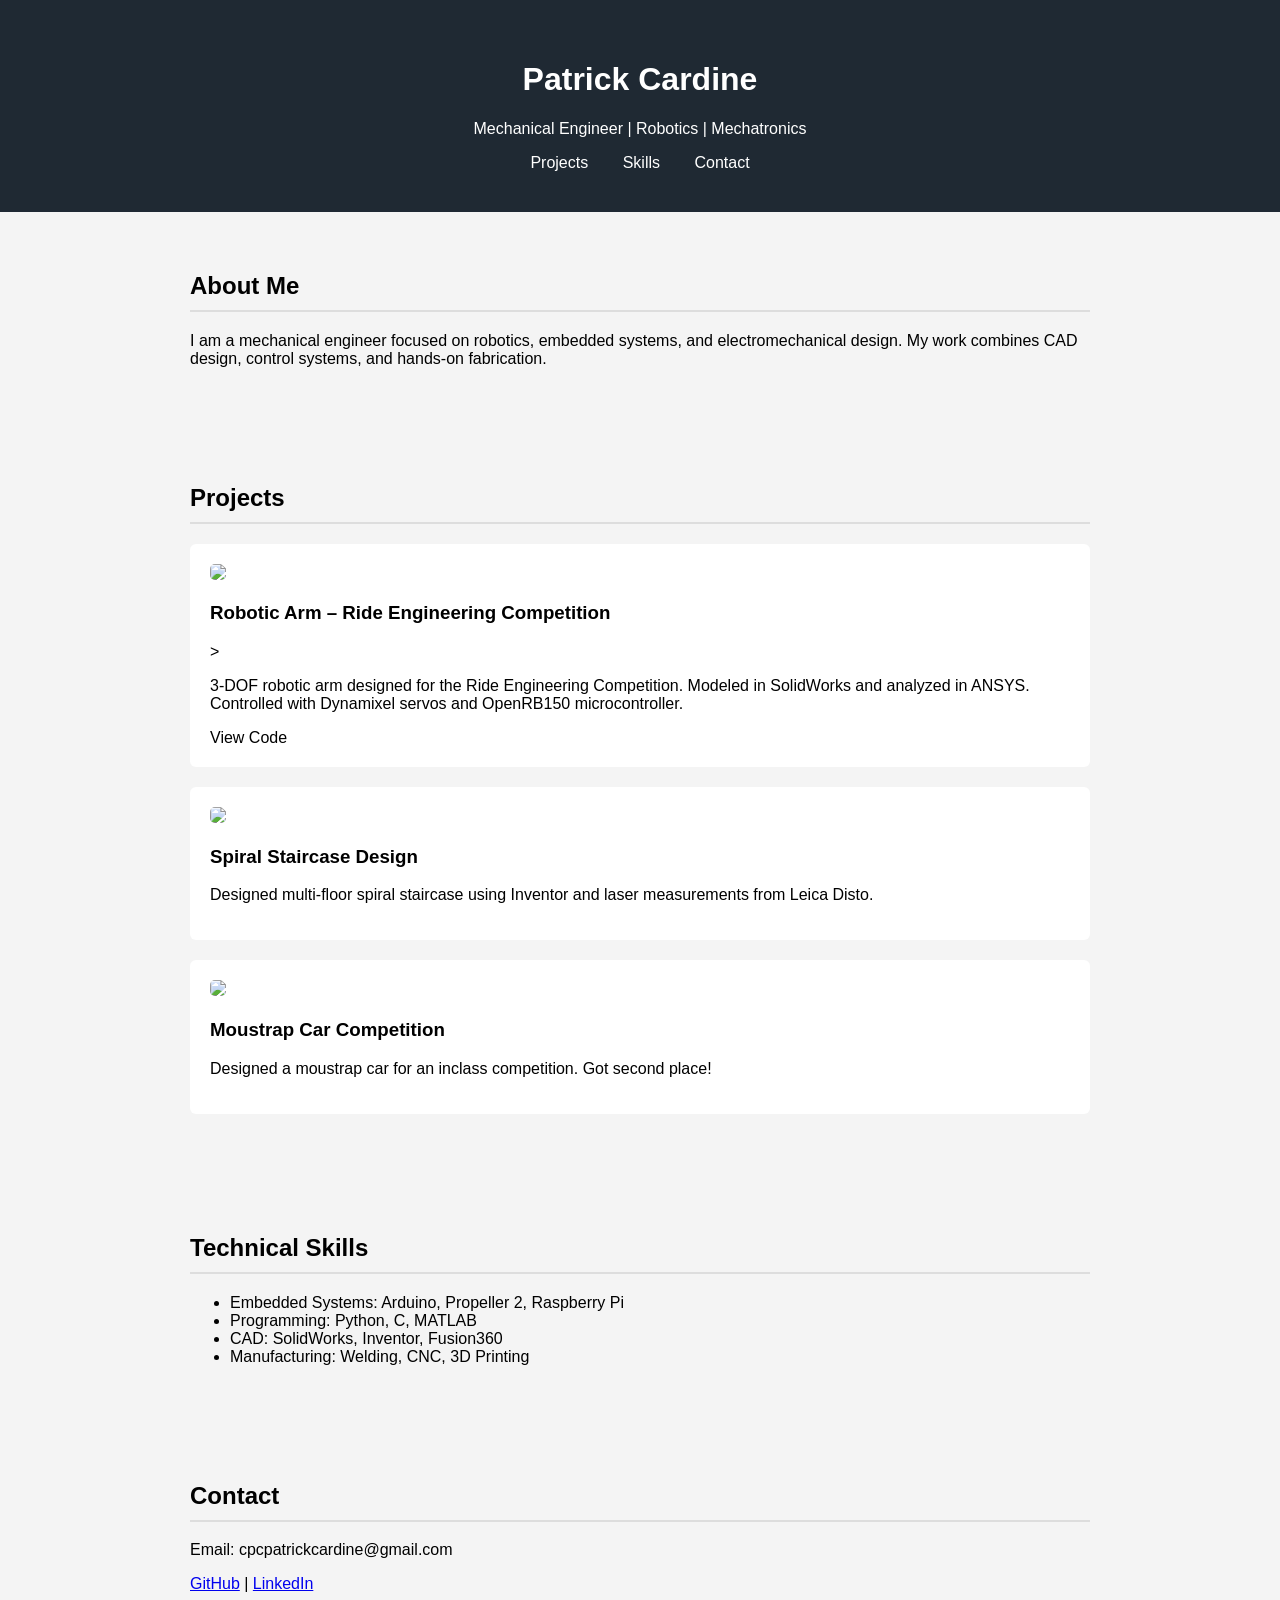
==== index.html @ 2e18ec39 "Added project buttons for other projects updated images" ====
<!DOCTYPE html>
<html lang="en">
<head>
    <meta charset="UTF-8">
    <title>Patrick Cardine | Robotics Portfolio</title>
    <link rel="stylesheet" href="style.css">
</head>

<body>

<header>
    <h1>Patrick Cardine</h1>
    <p>Mechanical Engineer | Robotics | Mechatronics</p>

    <nav>
        <a href="#projects">Projects</a>
        <a href="#skills">Skills</a>
        <a href="#contact">Contact</a>
    </nav>
</header>


<section id="about">
    <h2>About Me</h2>
    <p>
        I am a mechanical engineer focused on robotics, embedded systems,
        and electromechanical design. My work combines CAD design,
        control systems, and hands-on fabrication.
    </p>
</section>


<section id="projects">
    <h2>Projects</h2>
    
    <div class="project">
        <a href="projects/robotic_arm/index.html">
            <img src="projects/robotic_arm/images/robotic_arm_1.jpg">
            <h3>Robotic Arm – Ride Engineering Competition</h3>
        </a>>
        <p>
            3-DOF robotic arm designed for the Ride Engineering Competition.
            Modeled in SolidWorks and analyzed in ANSYS.
            Controlled with Dynamixel servos and OpenRB150 microcontroller.
        </p>

        <a href="https://github.com/Patman1731">View Code</a>
    </div>


    <div class="project">
        <a href="projects/bansal_stair/index.html">
            <img src="images/stair_design.jpg">
            <h3>Spiral Staircase Design</h3>
        </a>
        <p>
            Designed multi-floor spiral staircase using Inventor and
            laser measurements from Leica Disto.
        </p>
    </div>

    <div class="project">
        <a href="projects/mousetrap_car/index.html">
            <img src="projects/moustrap_car/images/mousetrap_car_1.jpg">
            <h3>Moustrap Car Competition</h3>
        </a>
        <p>
            Designed a moustrap car for an inclass competition.
            Got second place!
        </p>
    </div>

</section>


<section id="skills">
    <h2>Technical Skills</h2>

    <ul>
        <li>Embedded Systems: Arduino, Propeller 2, Raspberry Pi</li>
        <li>Programming: Python, C, MATLAB</li>
        <li>CAD: SolidWorks, Inventor, Fusion360</li>
        <li>Manufacturing: Welding, CNC, 3D Printing</li>
    </ul>

</section>


<section id="contact">
    <h2>Contact</h2>

    <p>Email: cpcpatrickcardine@gmail.com</p>
    <p>
        <a href="https://github.com/Patman1731">GitHub</a> |
        <a href="https://linkedin.com">LinkedIn</a>
    </p>

</section>


<script src="script.js"></script>

</body>
</html>
---- style.css ----
body {
    font-family: Arial, sans-serif;
    margin: 0;
    background: #f4f4f4;
}

header {
    background: #1f2933;
    color: white;
    padding: 40px;
    text-align: center;
}

nav a {
    color: white;
    margin: 0 15px;
    text-decoration: none;
}

section {
    max-width: 900px;
    margin: auto;
    padding: 40px;
}

.project a {
    text-decoration: none;
    color: inherit;
}

.project:hover {
    transform: scale(1.02);
    transition: 0.2s;
}
.project {
    background: white;
    padding: 20px;
    margin-bottom: 20px;
    border-radius: 6px;
}

.project img {
    width: 50%;
    border-radius: 5px;
}

h2 {
    border-bottom: 2px solid #ddd;
    padding-bottom: 10px;
}
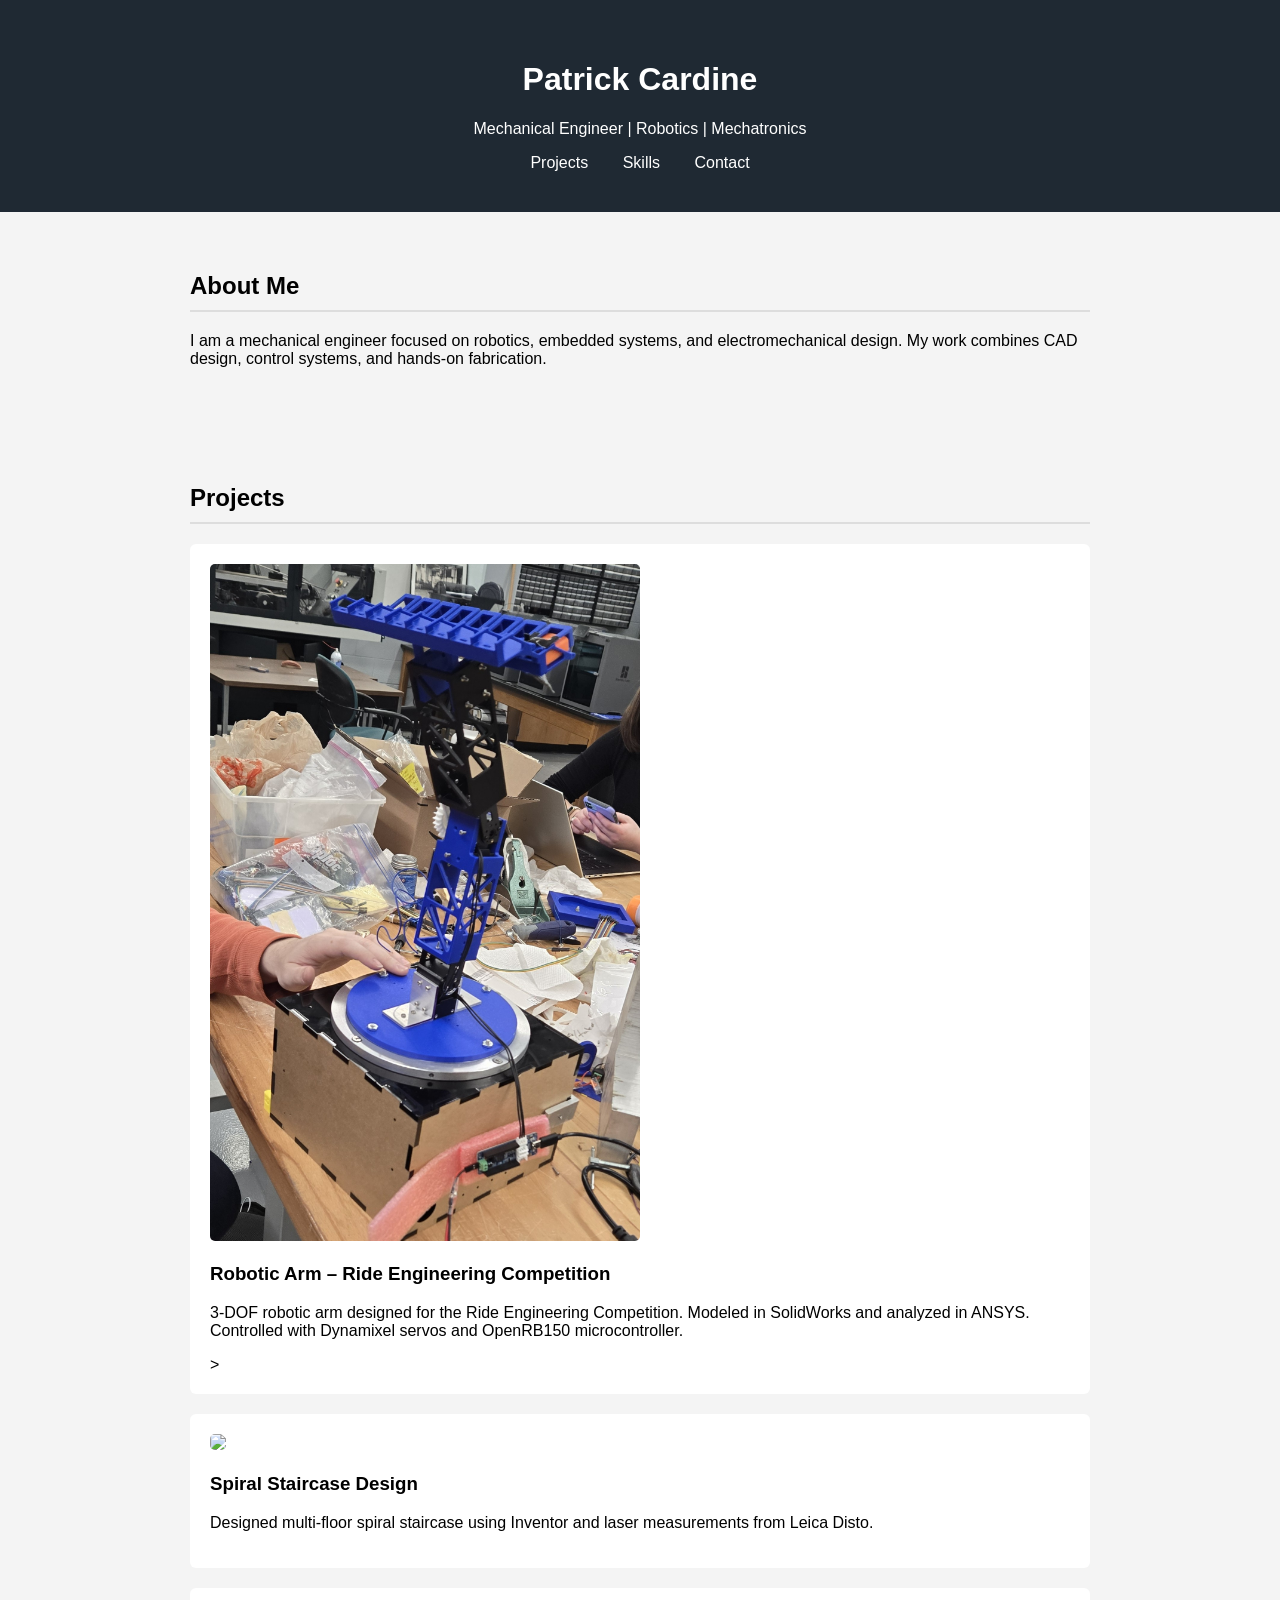
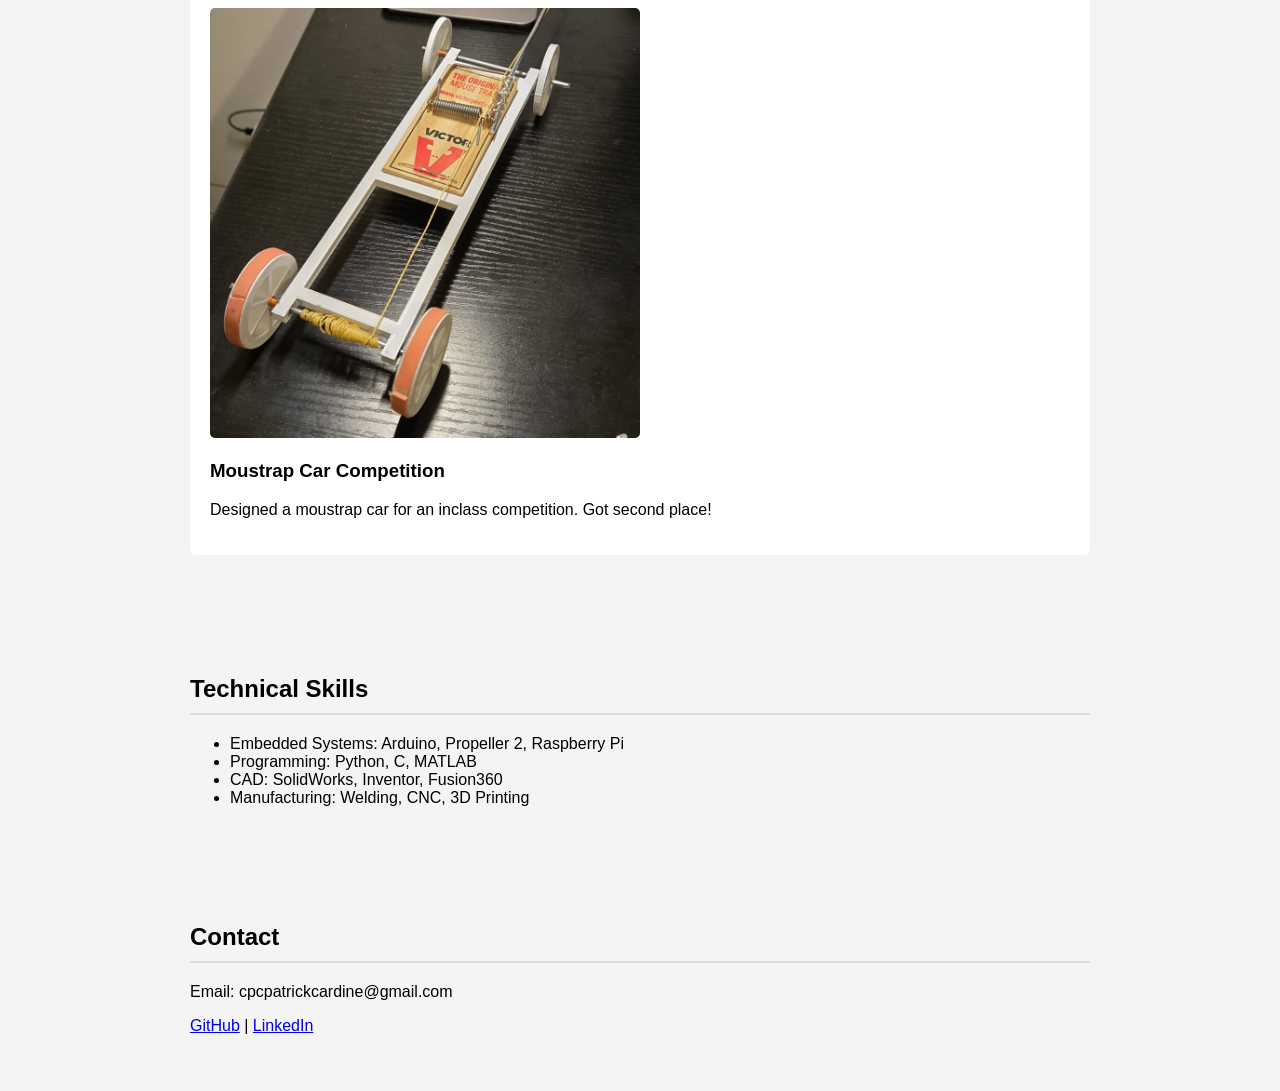
==== commit bad2e02d: "Fixed Pics, made whole project clickable I want the buttons to click the project to be the whole pic" ====
--- a/index.html
+++ b/index.html
@@ -35,16 +35,14 @@
     
     <div class="project">
         <a href="projects/robotic_arm/index.html">
-            <img src="projects/robotic_arm/images/robotic_arm_1.jpg">
+            <img src="projects/robotic_arm/images/Robotic_Arm_1.jpg">
             <h3>Robotic Arm – Ride Engineering Competition</h3>
+            <p>
+                3-DOF robotic arm designed for the Ride Engineering Competition.
+                Modeled in SolidWorks and analyzed in ANSYS.
+                Controlled with Dynamixel servos and OpenRB150 microcontroller.
+            </p>
         </a>>
-        <p>
-            3-DOF robotic arm designed for the Ride Engineering Competition.
-            Modeled in SolidWorks and analyzed in ANSYS.
-            Controlled with Dynamixel servos and OpenRB150 microcontroller.
-        </p>
-
-        <a href="https://github.com/Patman1731">View Code</a>
     </div>
 
 
@@ -52,22 +50,22 @@
         <a href="projects/bansal_stair/index.html">
             <img src="images/stair_design.jpg">
             <h3>Spiral Staircase Design</h3>
+            <p>
+                Designed multi-floor spiral staircase using Inventor and
+                laser measurements from Leica Disto.
+            </p>
         </a>
-        <p>
-            Designed multi-floor spiral staircase using Inventor and
-            laser measurements from Leica Disto.
-        </p>
     </div>
 
     <div class="project">
         <a href="projects/mousetrap_car/index.html">
-            <img src="projects/moustrap_car/images/mousetrap_car_1.jpg">
+            <img src="projects/moustrap_car/images/Mousetrap_Car_1.jpg">
             <h3>Moustrap Car Competition</h3>
+            <p>
+                Designed a moustrap car for an inclass competition.
+                Got second place!
+            </p>
         </a>
-        <p>
-            Designed a moustrap car for an inclass competition.
-            Got second place!
-        </p>
     </div>
 
 </section>
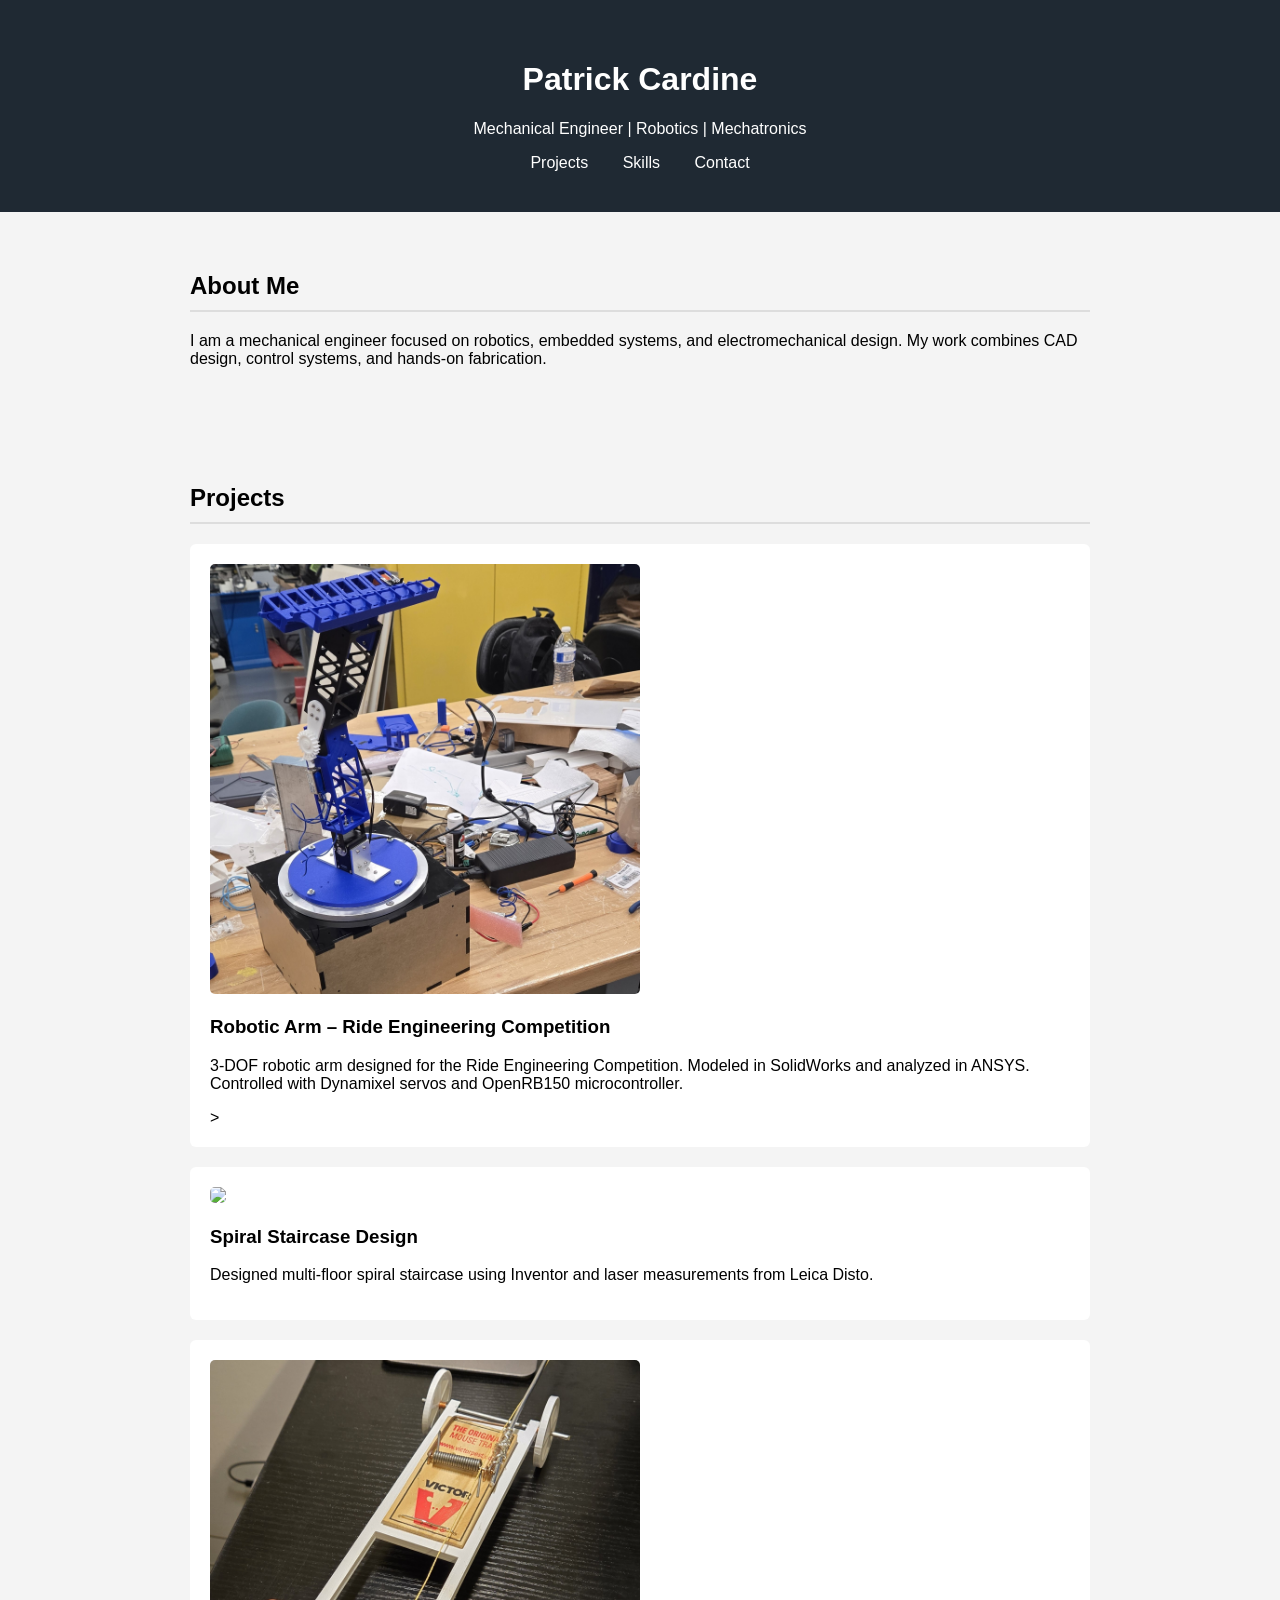
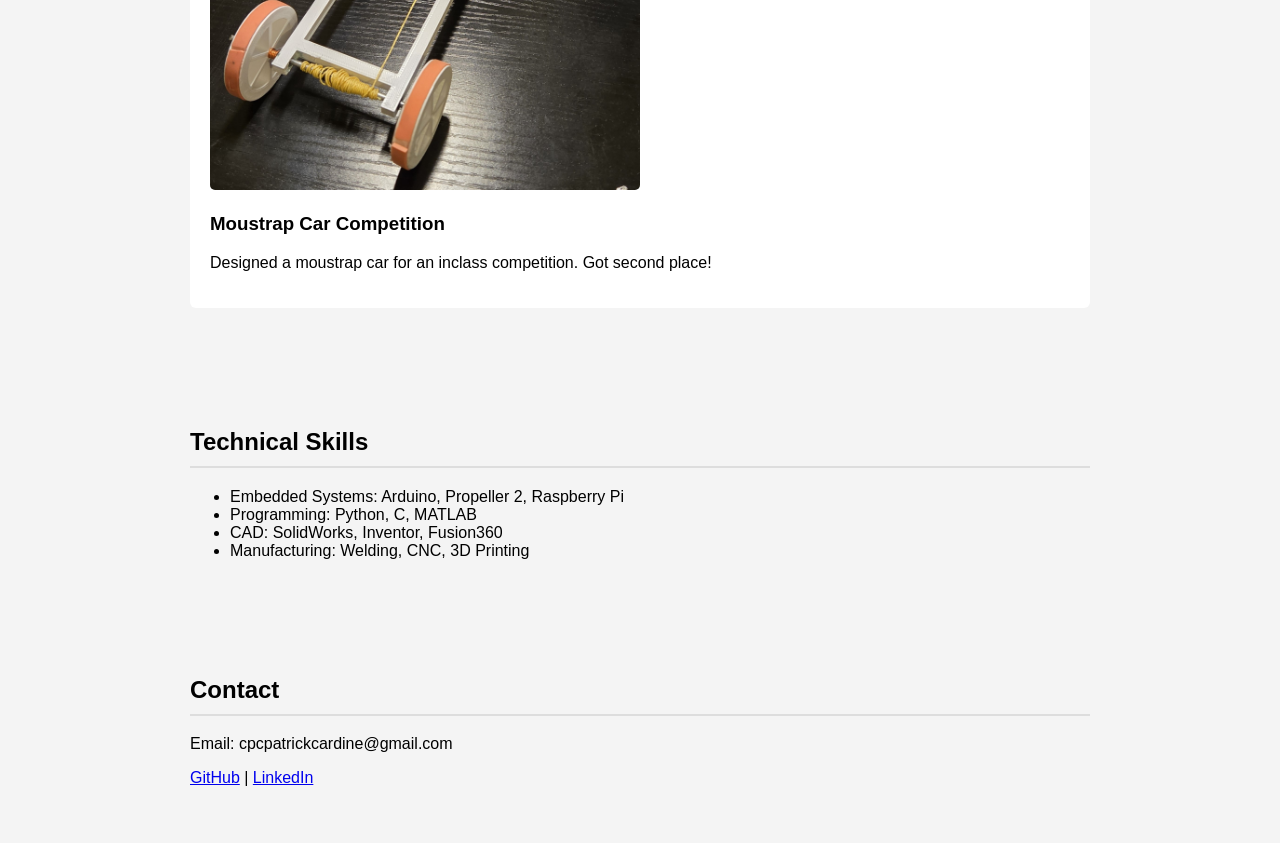
==== commit 9a85a6c2: "Fixed moustrap link and changed picture" ====
--- a/index.html
+++ b/index.html
@@ -35,7 +35,7 @@
     
     <div class="project">
         <a href="projects/robotic_arm/index.html">
-            <img src="projects/robotic_arm/images/Robotic_Arm_1.jpg">
+            <img src="projects/robotic_arm/images/Robotic_Arm_3.jpg">
             <h3>Robotic Arm – Ride Engineering Competition</h3>
             <p>
                 3-DOF robotic arm designed for the Ride Engineering Competition.
@@ -58,7 +58,7 @@
     </div>
 
     <div class="project">
-        <a href="projects/mousetrap_car/index.html">
+        <a href="projects/moustrap_car/index.html">
             <img src="projects/moustrap_car/images/Mousetrap_Car_1.jpg">
             <h3>Moustrap Car Competition</h3>
             <p>
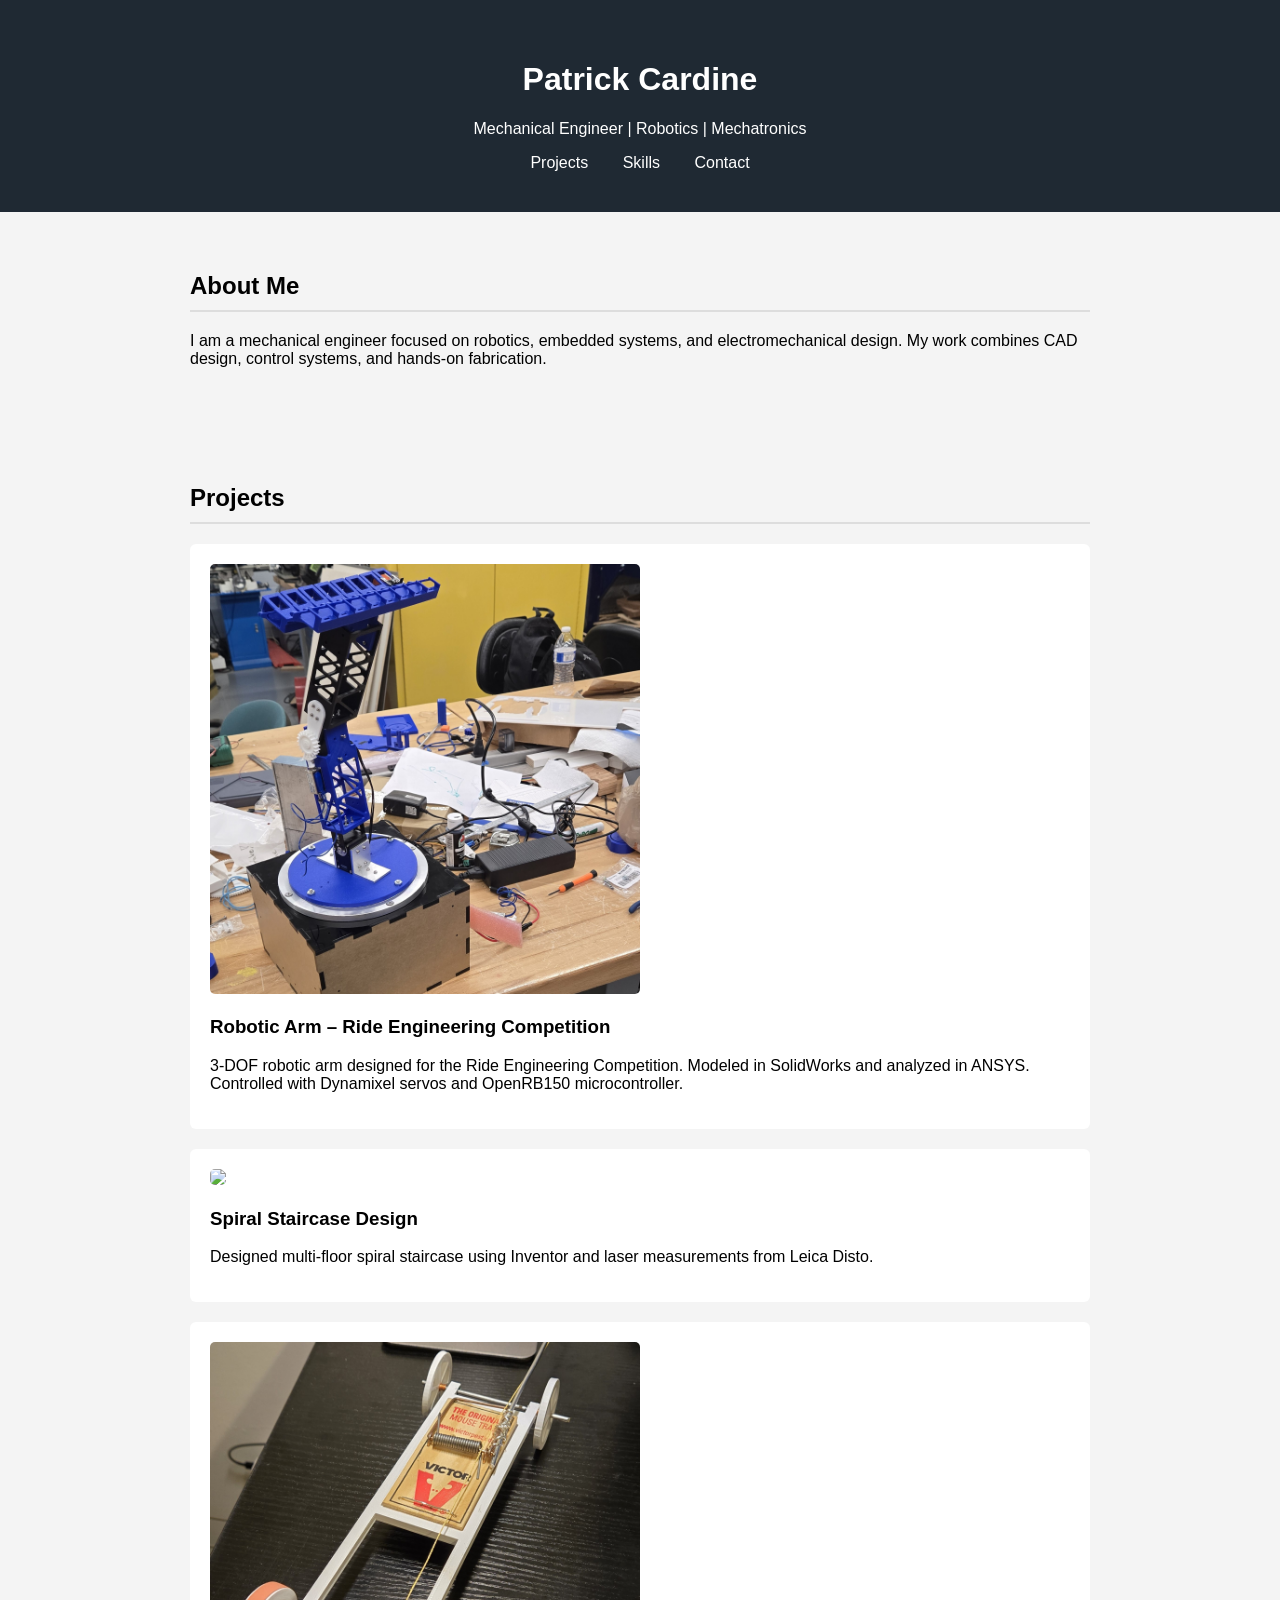
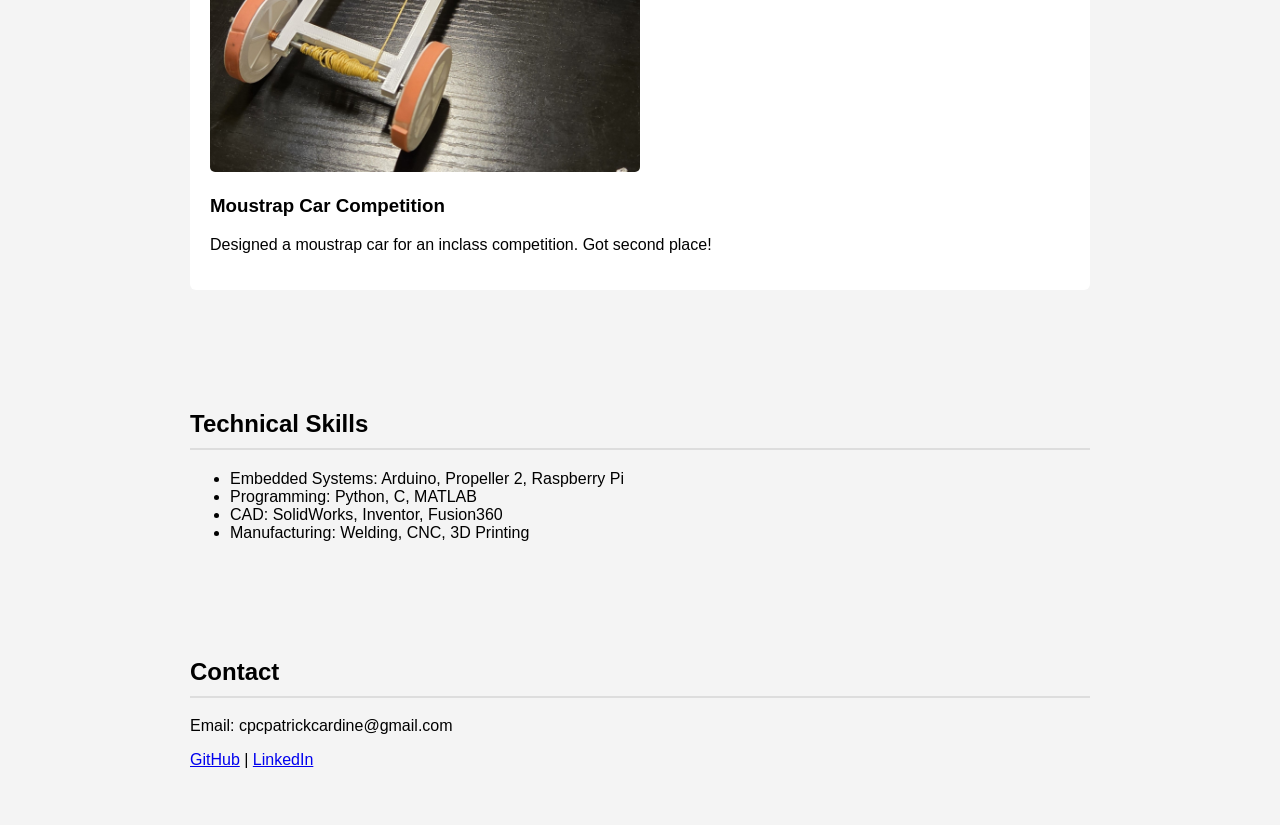
==== commit 8fb39c53: "Fixed typo in index.html" ====
--- a/index.html
+++ b/index.html
@@ -42,7 +42,7 @@
                 Modeled in SolidWorks and analyzed in ANSYS.
                 Controlled with Dynamixel servos and OpenRB150 microcontroller.
             </p>
-        </a>>
+        </a>
     </div>
 
 
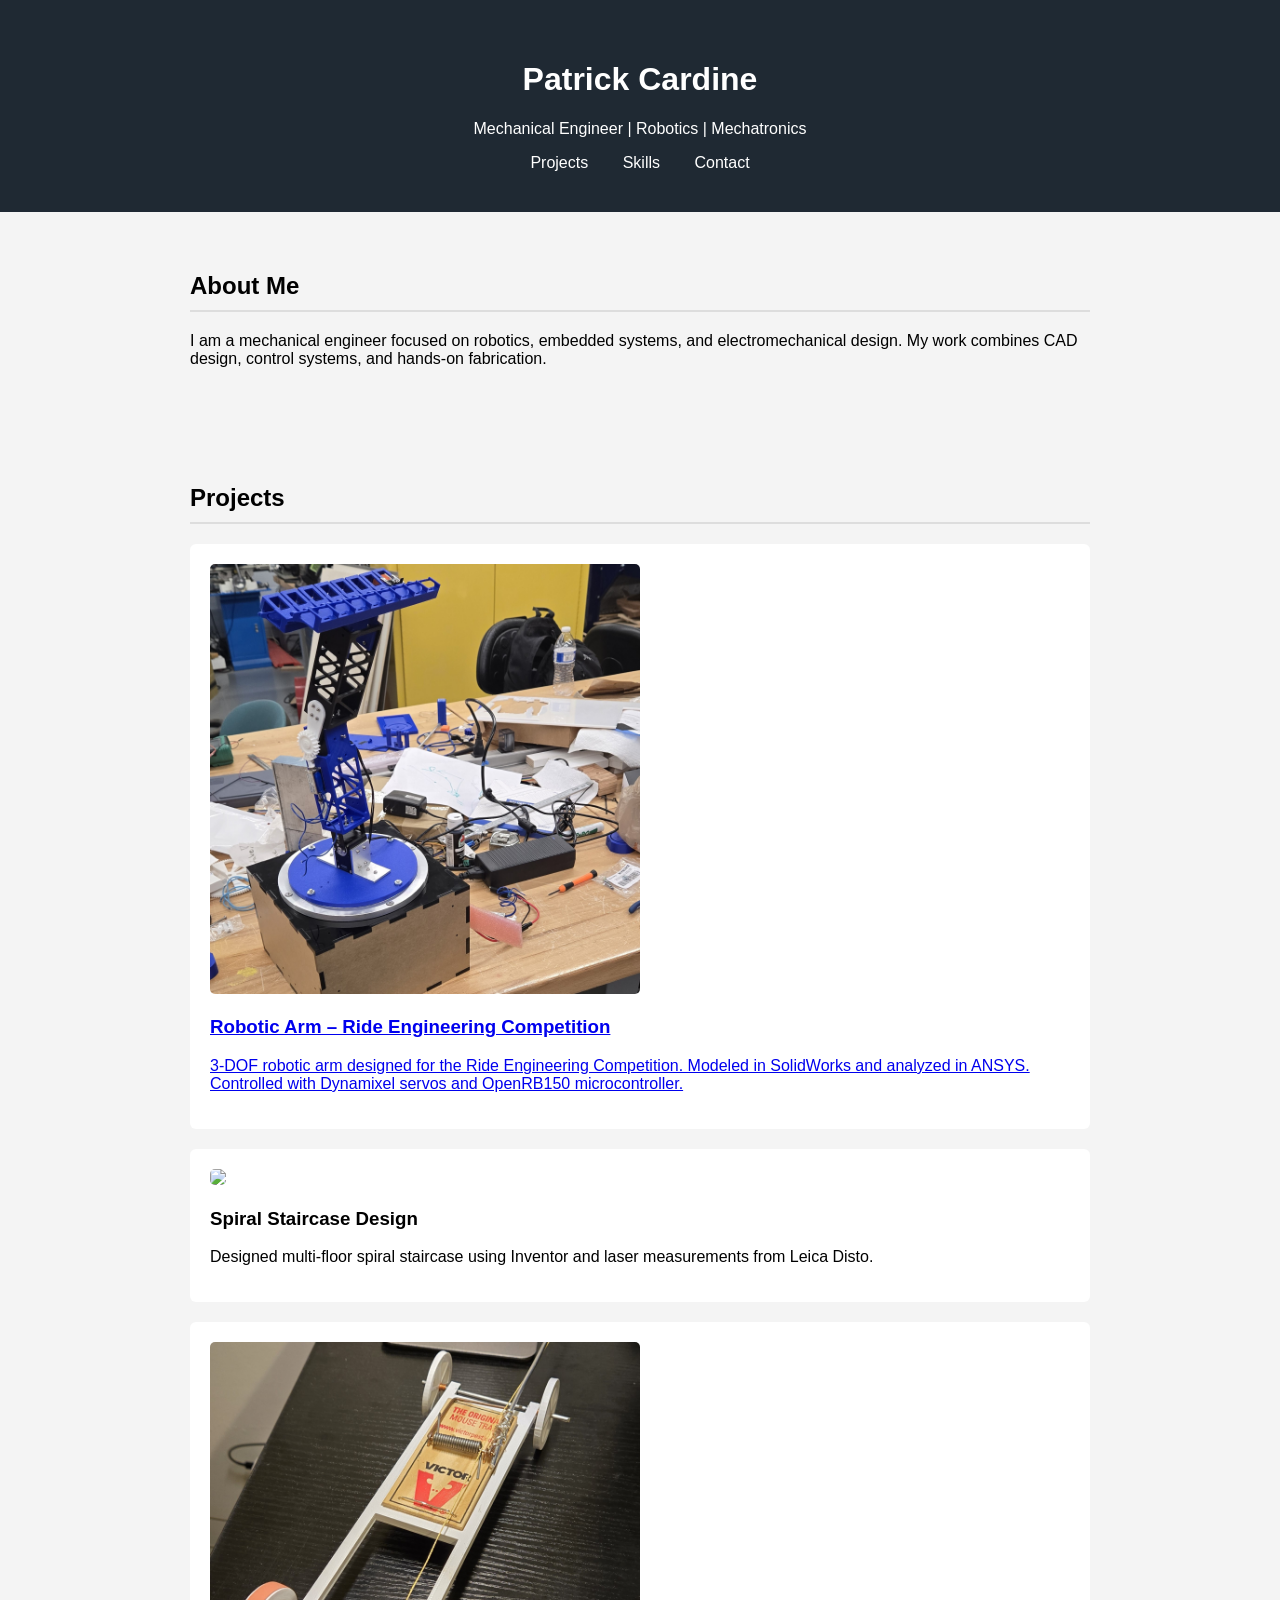
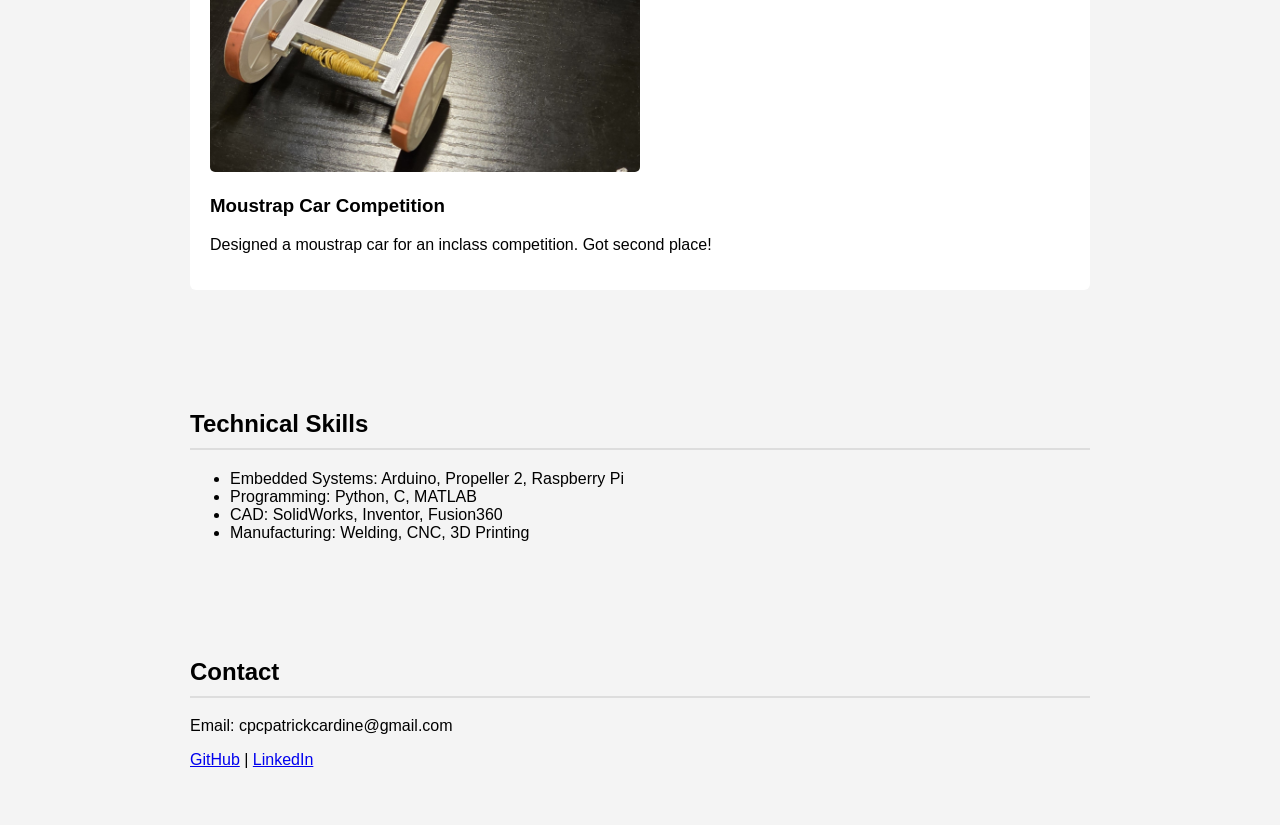
==== commit b8689d98: "Trying to make whole project clickable Moved the <a href to around the whole class" ====
--- a/index.html
+++ b/index.html
@@ -32,9 +32,8 @@
 
 <section id="projects">
     <h2>Projects</h2>
-    
-    <div class="project">
-        <a href="projects/robotic_arm/index.html">
+    <a href="projects/robotic_arm/index.html">
+        <div class="project">
             <img src="projects/robotic_arm/images/Robotic_Arm_3.jpg">
             <h3>Robotic Arm – Ride Engineering Competition</h3>
             <p>
@@ -42,8 +41,8 @@
                 Modeled in SolidWorks and analyzed in ANSYS.
                 Controlled with Dynamixel servos and OpenRB150 microcontroller.
             </p>
-        </a>
-    </div>
+        </div>
+    </a>
 
 
     <div class="project">
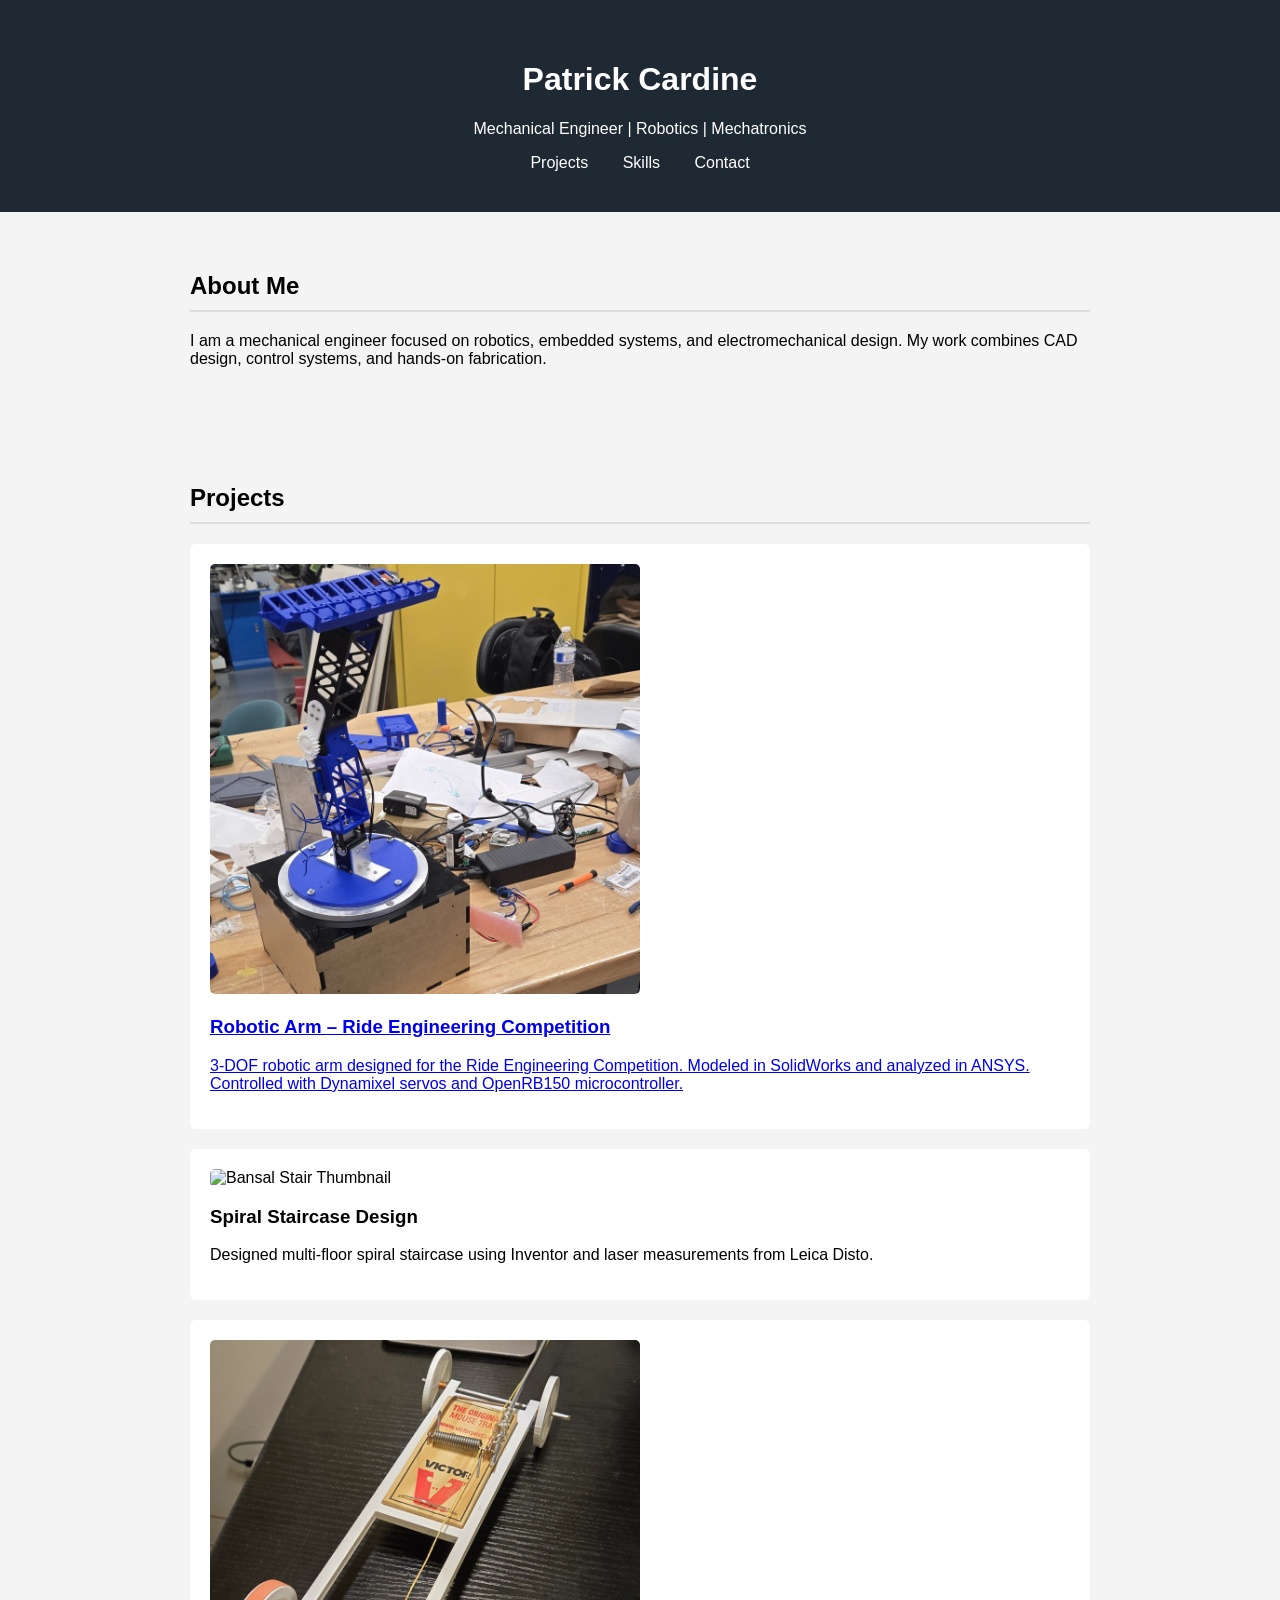
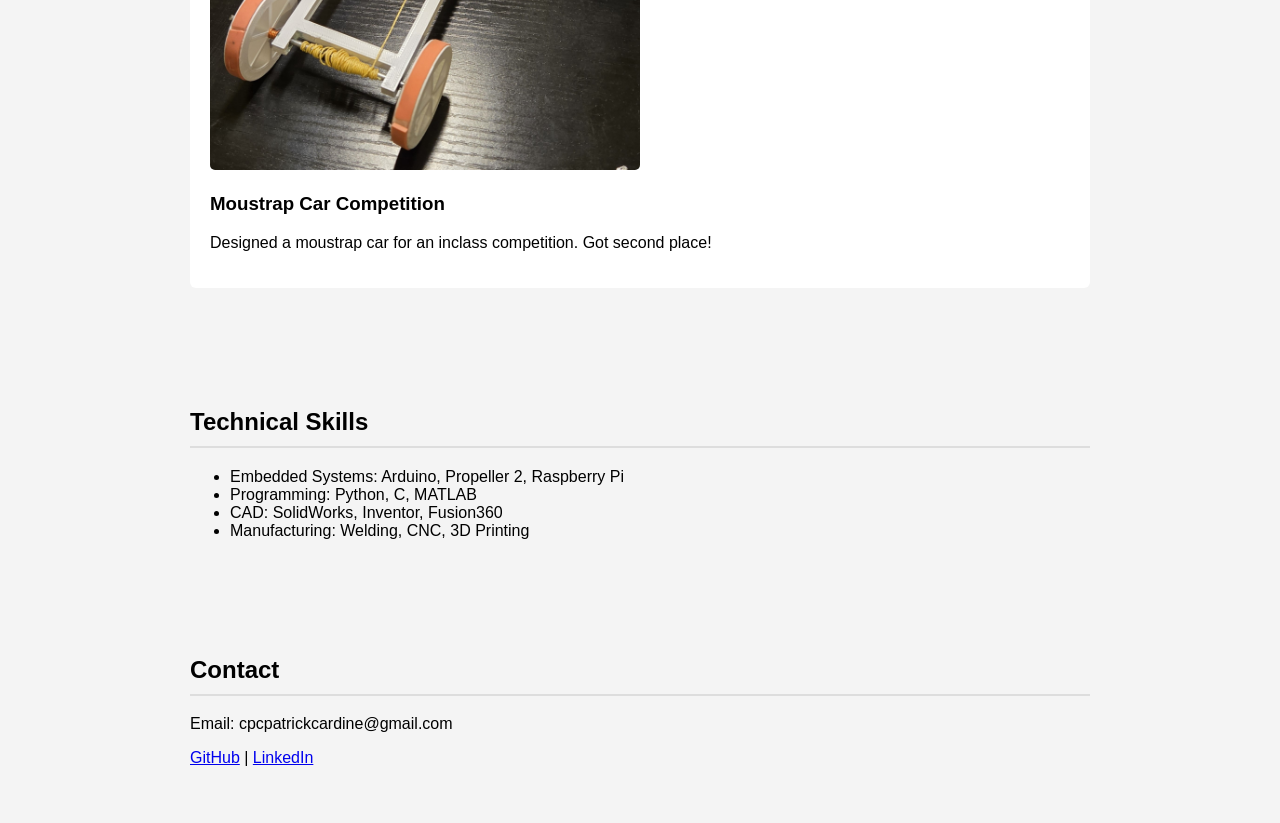
==== commit 148afc9f: "Worked on centering images" ====
--- a/index.html
+++ b/index.html
@@ -34,7 +34,7 @@
     <h2>Projects</h2>
     <a href="projects/robotic_arm/index.html">
         <div class="project">
-            <img src="projects/robotic_arm/images/Robotic_Arm_3.jpg">
+            <img src="projects/robotic_arm/images/Robotic_Arm_3.jpg" alt="Robotic Arm Thumbnail" class="center">
             <h3>Robotic Arm – Ride Engineering Competition</h3>
             <p>
                 3-DOF robotic arm designed for the Ride Engineering Competition.
@@ -47,7 +47,7 @@
 
     <div class="project">
         <a href="projects/bansal_stair/index.html">
-            <img src="images/stair_design.jpg">
+            <img src="images/stair_design.jpg" alt="Bansal Stair Thumbnail" class="center">
             <h3>Spiral Staircase Design</h3>
             <p>
                 Designed multi-floor spiral staircase using Inventor and
@@ -58,7 +58,7 @@
 
     <div class="project">
         <a href="projects/moustrap_car/index.html">
-            <img src="projects/moustrap_car/images/Mousetrap_Car_1.jpg">
+            <img src="projects/moustrap_car/images/Mousetrap_Car_1.jpg" alt="Mousetrap Car Thumbnail" class="center">
             <h3>Moustrap Car Competition</h3>
             <p>
                 Designed a moustrap car for an inclass competition.
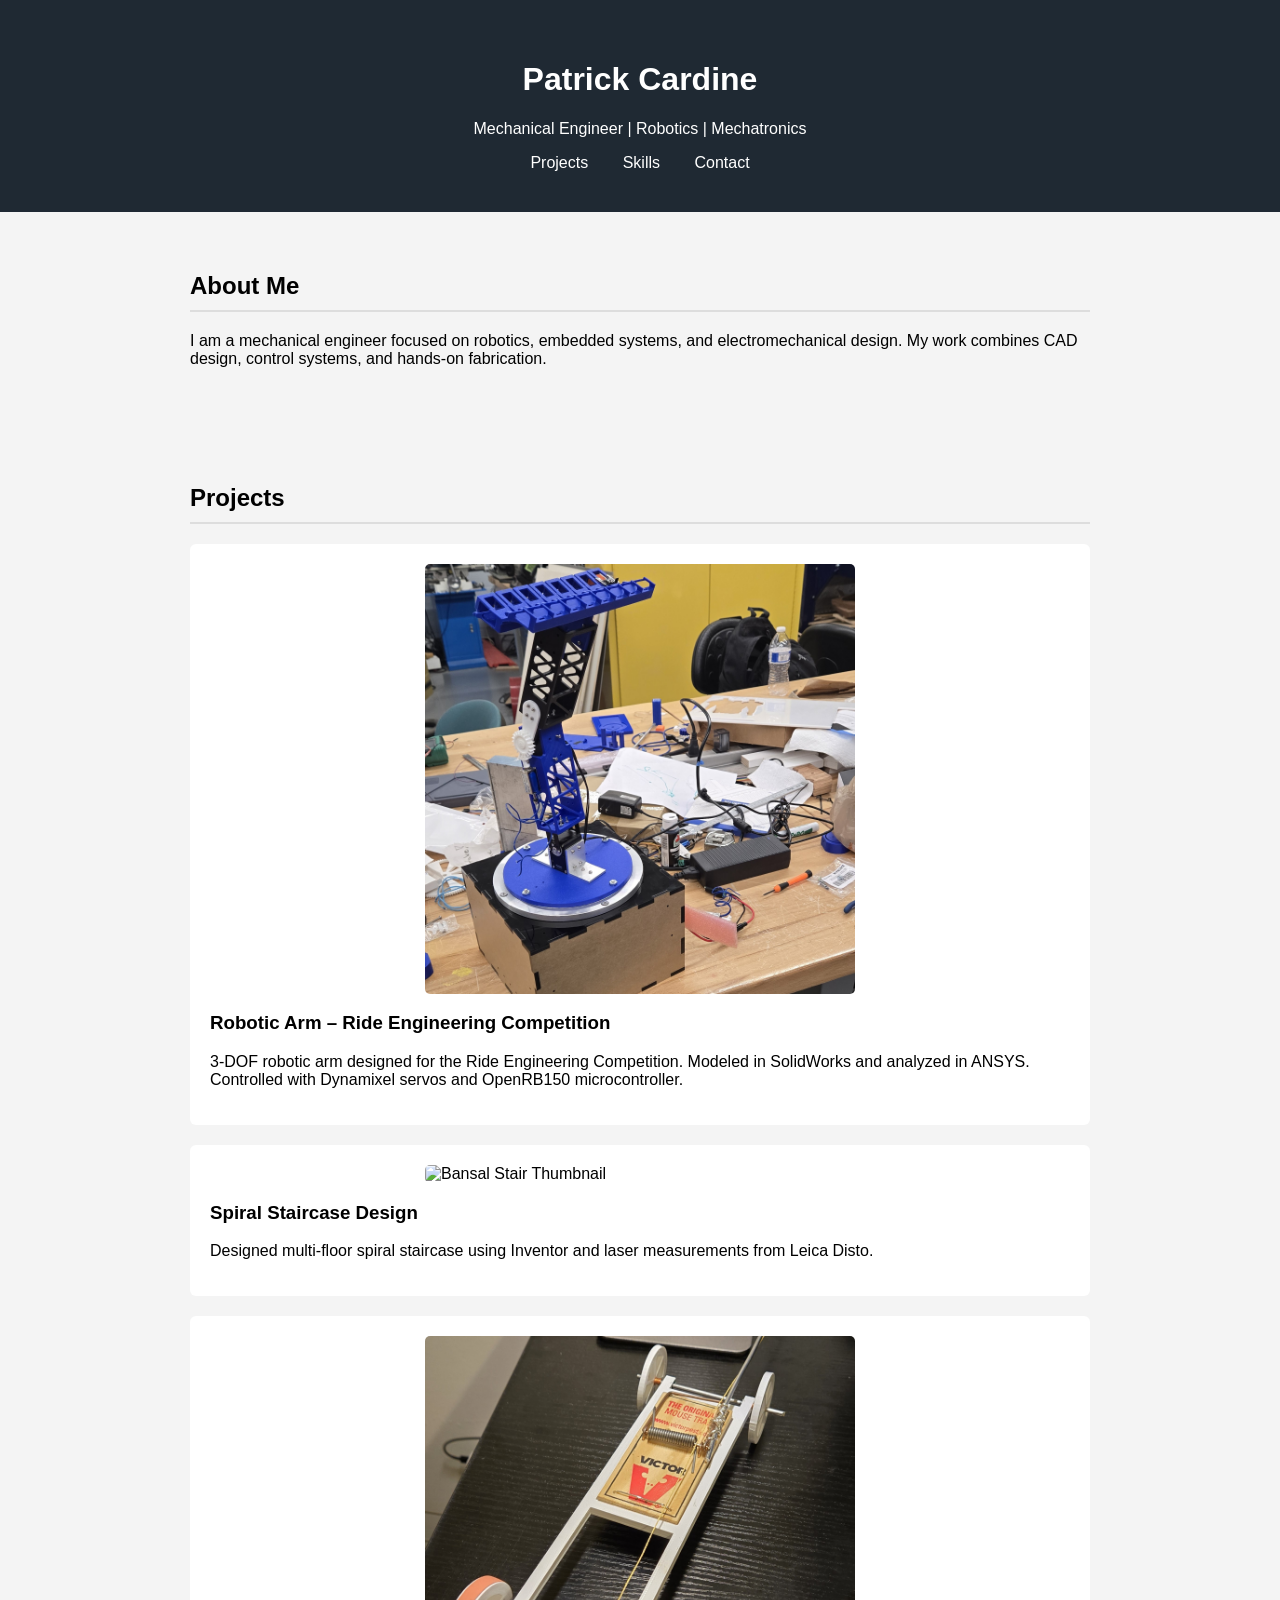
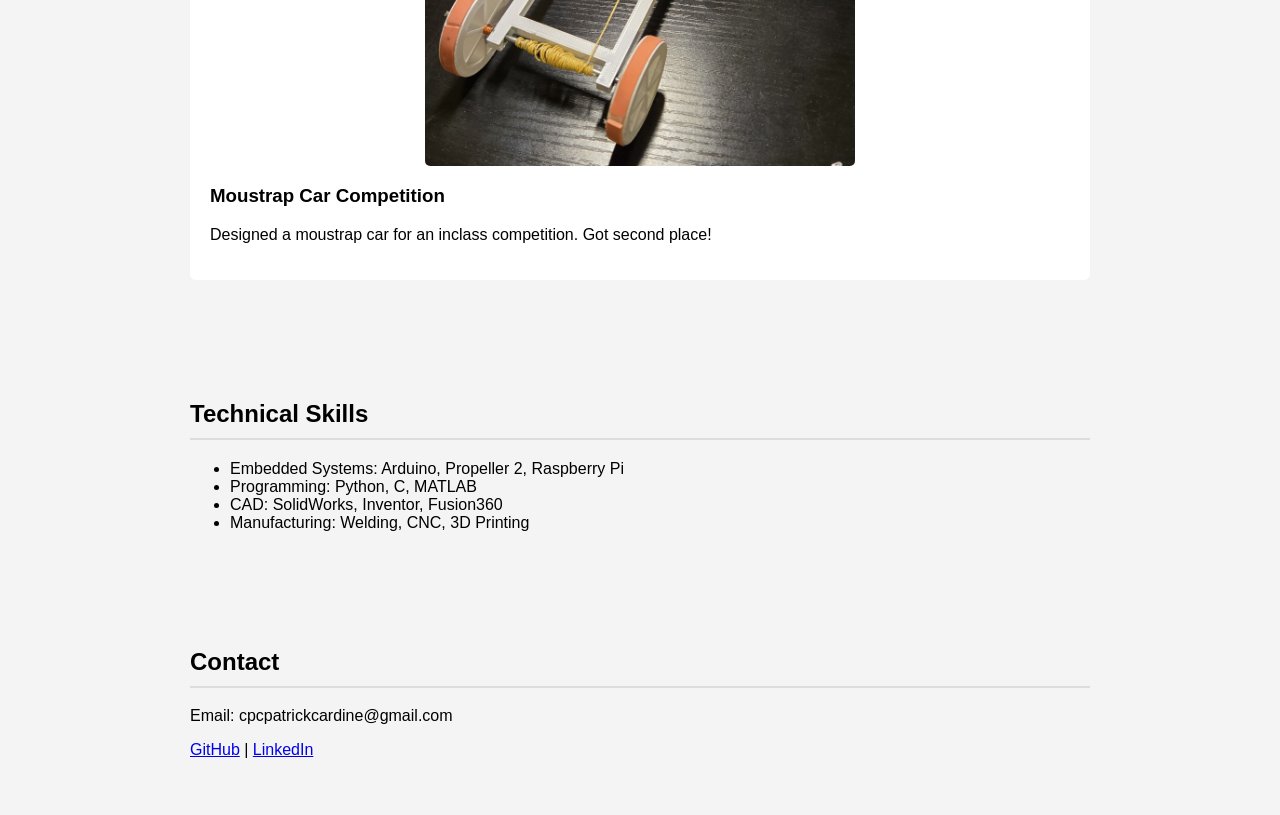
==== commit f692ad4e: "Getting rid of blue underlines" ====
--- a/index.html
+++ b/index.html
@@ -32,8 +32,8 @@
 
 <section id="projects">
     <h2>Projects</h2>
-    <a href="projects/robotic_arm/index.html">
-        <div class="project">
+    <div class="project">
+        <a href="projects/robotic_arm/index.html">
             <img src="projects/robotic_arm/images/Robotic_Arm_3.jpg" alt="Robotic Arm Thumbnail" class="center">
             <h3>Robotic Arm – Ride Engineering Competition</h3>
             <p>
@@ -41,8 +41,8 @@
                 Modeled in SolidWorks and analyzed in ANSYS.
                 Controlled with Dynamixel servos and OpenRB150 microcontroller.
             </p>
-        </div>
-    </a>
+        </a>
+    </div>
 
 
     <div class="project">
--- a/style.css
+++ b/style.css
@@ -44,6 +44,13 @@
     border-radius: 5px;
 }
 
+.center {
+  display: block;
+  margin-left: auto;
+  margin-right: auto;
+  width: 50%;
+}
+
 h2 {
     border-bottom: 2px solid #ddd;
     padding-bottom: 10px;
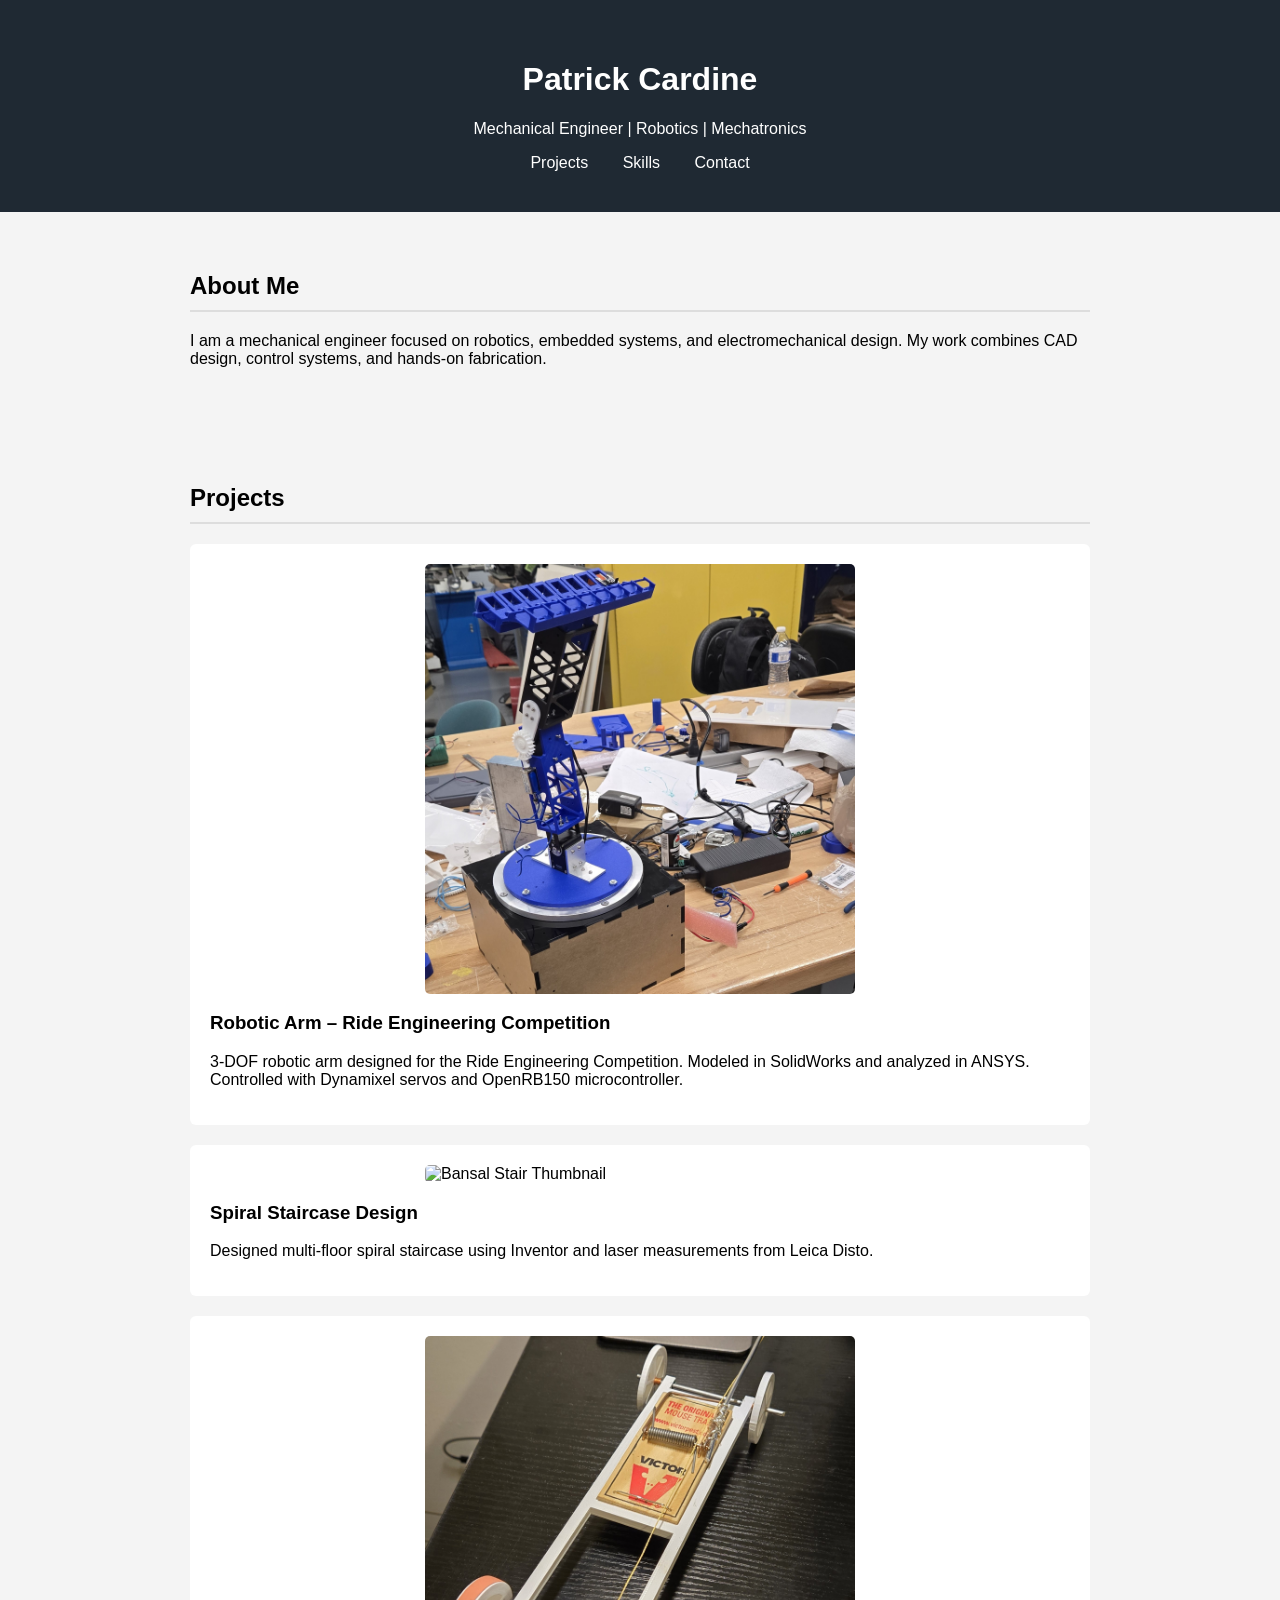
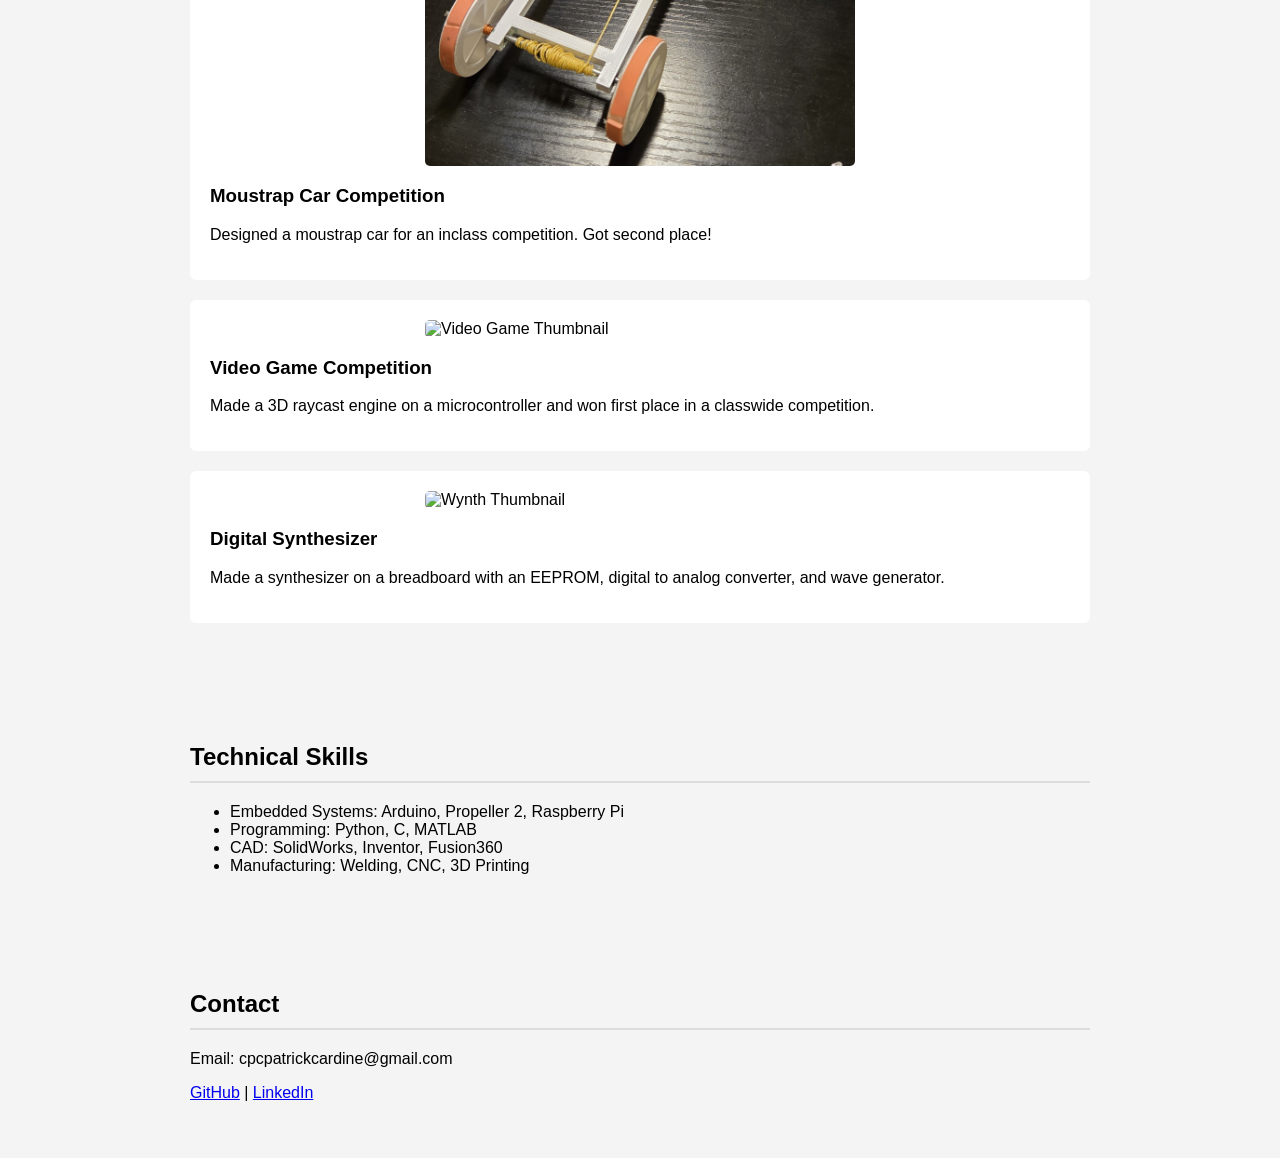
==== commit 49195b85: "Update index.html Added two new projects" ====
--- a/index.html
+++ b/index.html
@@ -66,6 +66,26 @@
             </p>
         </a>
     </div>
+    
+    <div class="project">
+        <a href="projects/video_game/index.html">
+            <img src="projects/video_game/images/video_game_1.jpg" alt="Video Game Thumbnail" class="center">
+            <h3>Video Game Competition</h3>
+            <p>
+                Made a 3D raycast engine on a microcontroller and won first place in a classwide competition. 
+            </p>
+        </a>
+    </div>
+    
+    <div class="project">
+        <a href="projects/synth/index.html">
+            <img src="projects/synth/images/synth_1.jpg" alt="Wynth Thumbnail" class="center">
+            <h3>Digital Synthesizer</h3>
+            <p>
+                Made a synthesizer on a breadboard with an EEPROM, digital to analog converter, and wave generator. 
+            </p>
+        </a>
+    </div>
 
 </section>
 
